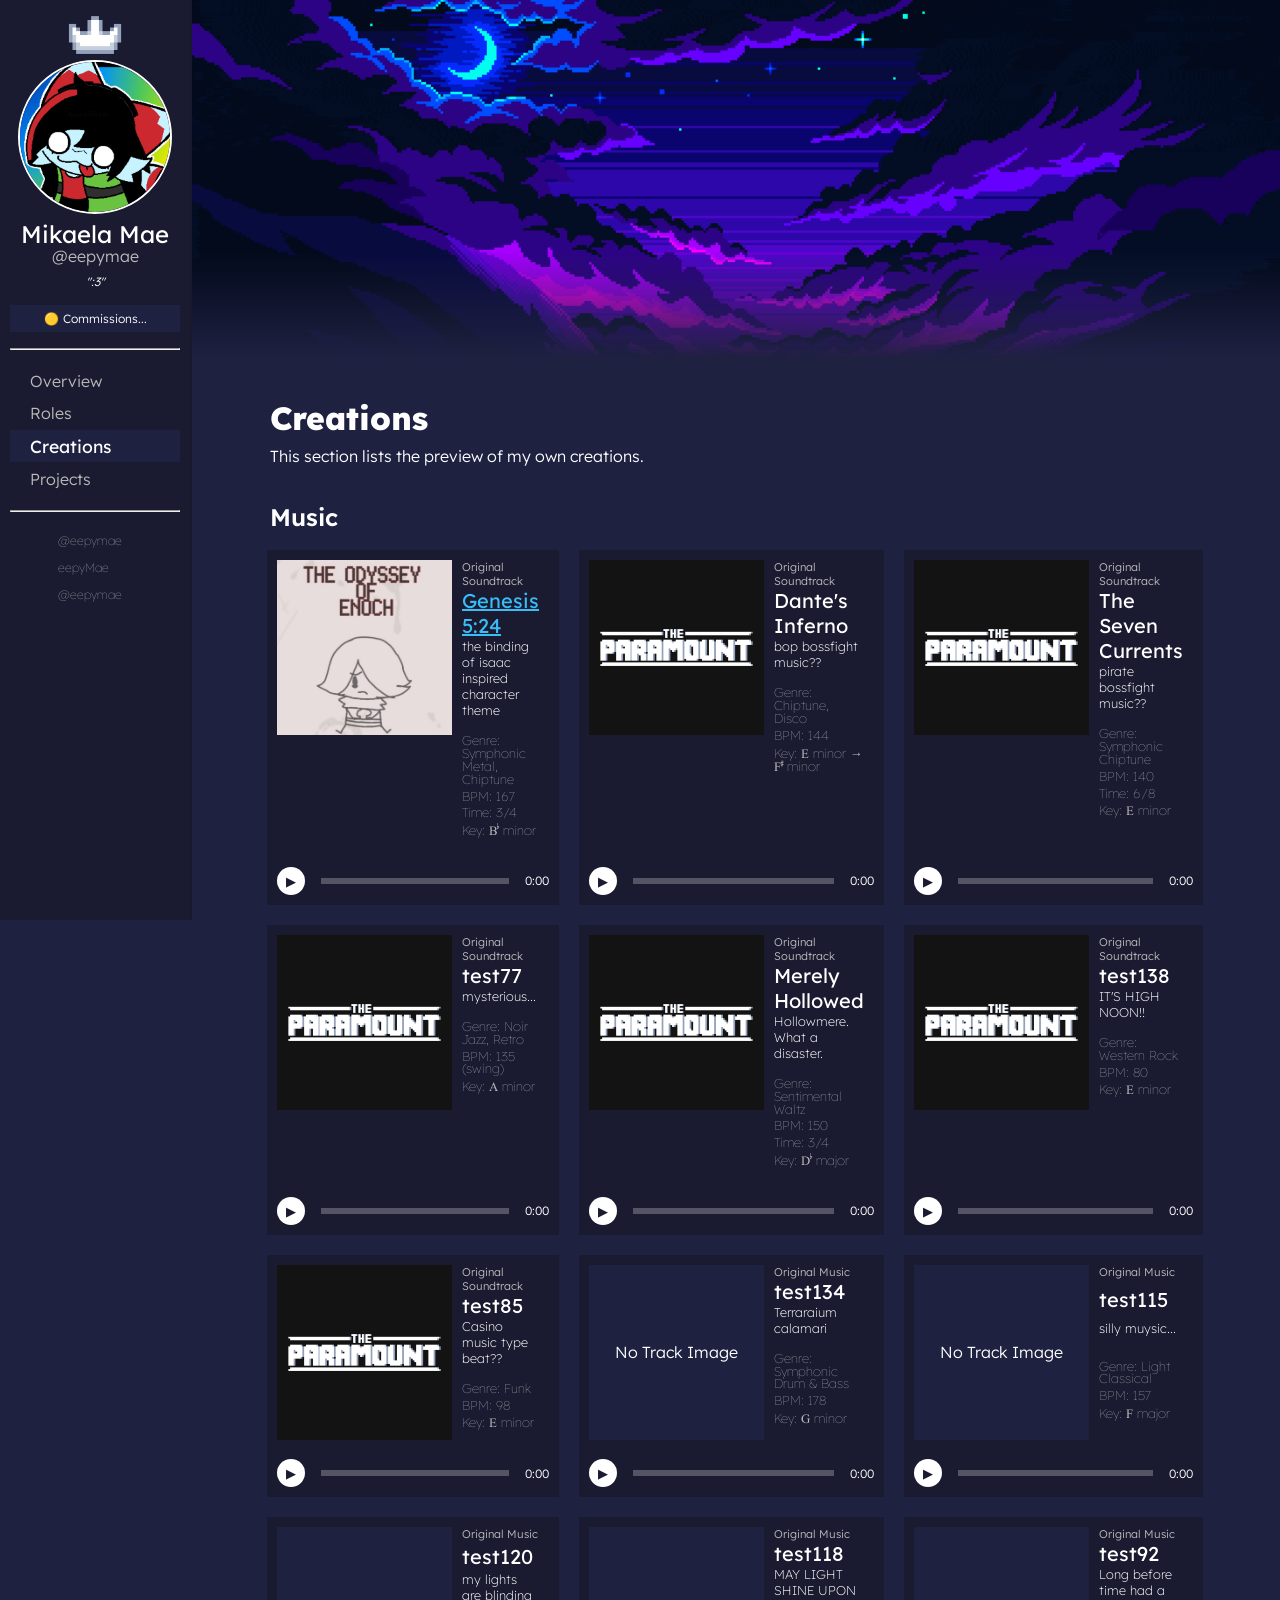
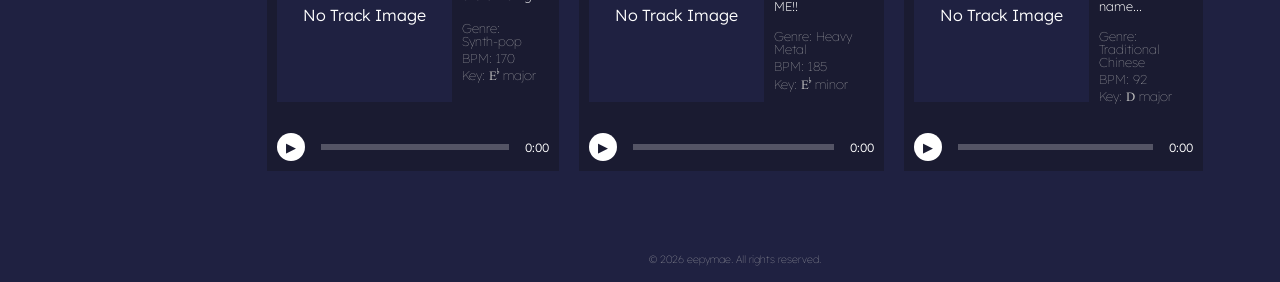
==== creations.html @ fb1cae12 "Complete portfolio" ====
<!DOCTYPE html>

<html lang="en">
  <head>
    <meta charset="UTF-8"/>
    <meta name="viewport" content="width=device-width, initial-scale=1.0"/>
    <title>eepymae - Creations</title>
    <link rel="stylesheet" href="styles.css">
    <link href="https://fonts.googleapis.com/css2?display=swap&family=Lexend:ital,wght@0,200;0,300;0,400;0,700;0,900;1,200;1,300;1,400;1,700;1,900" rel="stylesheet" type="text/css">
    <script src="scripts/profile.js" defer></script>
    <script src="scripts/mini-player.js" defer></script>
  </head>

  <body>
    <div class="wrapper">
      <div id="sidebar">
        <span class="center">
          <img id="crown" src="assets/img/crown.png">
          <img id="profile" src="assets/img/profile.png">
          <h2 id="name">Mikaela Mae</h2>
          <p id="username">@eepymae</p>
          <p id="quote">"hmm..."</p>
          <p id="status" class="limited">Commissions...</p>
          <hr>
        </span>
        
        <ul id="sidebar-list">
          <li class="menu-button">
            <a href="index.html">Overview</a>
          </li>
          <li class="menu-button">
            <a href="roles.html">Roles</a>
          </li>
          <li class="menu-button active">
            <a href="creations.html">Creations</a>
          </li>
          <li class="menu-button">
            <a href="projects.html">Projects</a>
          </li>
        </ul>
        <hr>

        <ul id="sidebar-list">
          <li class="social-link">
            <a class="icon youtube" target="_blank" href="https://www.youtube.com/@eepymae">@eepymae</a>
          </li>
          <li class="social-link">
            <a class="icon roblox" target="_blank" href="https://www.roblox.com/users/810070741/profile">eepyMae</a>
          </li>
          <li class="social-link">
            <a class="icon discord" target="_blank" href="https://discord.com/users/1240004432423550997">@eepymae</a>
          </li>
        </ul>
      </div>

      <div id="main">
        <div>
          <img id="banner" src="assets/img/banner.gif">
        </div>

        <div id="content">
          <h1>Creations</h1>
          <p>This section lists the preview of my own creations.</p>
          <br>

          <h2>Music</h2>
          <div class="creations-grid">
            <article class="creations-item">
              <div class="creations-top">
                <div class="creations-thumb">
                  <img src="assets/img/enoch.jpg">
                </div>
                
                <div class="creations-body">
                  <div class="creations-meta">
                    <span class="creations-tag">Original Soundtrack</span>
                  </div>
                  
                  <h2 class="creations-title"><a href="https://www.youtube.com/watch?v=dTzXZ-hkMxw" target="_blank">Genesis 5:24</a></h2>
                  <p class="creations-desc">the binding of isaac inspired character theme</p>
                  <div class="creations-info">
                    <p>Genre: Symphonic Metal, Chiptune</p>
                    <p>BPM: 167</p>
                    <p>Time: 3/4</p>
                    <p>Key: <span class="key-signature">Bb</span> minor</p>
                  </div>
                </div>
              </div>
              
              <div class="mini-player" data-src="assets/audio/enoch lms_5.mp3">
                <button type="button" class="play-button">▶</button>
                <div class="progress-track">
                  <div class="progress-fill"></div>
                </div>
                <span class="time-display">0:00</span>
              </div>
            </article>

            <article class="creations-item">
              <div class="creations-top">
                <div class="creations-thumb">
                  <img src="assets/img/the-paramount-trackart.png">
                </div>
                
                <div class="creations-body">
                  <div class="creations-meta">
                    <span class="creations-tag">Original Soundtrack</span>
                  </div>

                  <h2 class="creations-title">Dante's Inferno</h2>
                  <p class="creations-desc">bop bossfight music??</p>
                  <div class="creations-info">
                    <p>Genre: Chiptune, Disco</p>
                    <p>BPM: 144</p>
                    <p>Key: <span class="key-signature">E</span> minor &rarr; <span class="key-signature">F#</span> minor</p>
                  </div>
                </div>
              </div>

              <div class="mini-player" data-src="assets/audio/dantes-inferno.mp3">
                <button type="button" class="play-button">▶</button>
                <div class="progress-track">
                  <div class="progress-fill"></div>
                </div>
                <span class="time-display">0:00</span>
              </div>
            </article>

            <article class="creations-item">
              <div class="creations-top">
                <div class="creations-thumb">
                  <img src="assets/img/the-paramount-trackart.png">
                </div>
                
                <div class="creations-body">
                  <div class="creations-meta">
                    <span class="creations-tag">Original Soundtrack</span>
                  </div>

                  <h2 class="creations-title">The Seven Currents</h2>
                  <p class="creations-desc">pirate bossfight music??</p>
                  <div class="creations-info">
                    <p>Genre: Symphonic Chiptune</p>
                    <p>BPM: 140</p>
                    <p>Time: 6/8</p>
                    <p>Key: <span class="key-signature">E</span> minor</p>
                  </div>
                </div>
              </div>

              <div class="mini-player" data-src="assets/audio/the-seven-currents.mp3">
                <button type="button" class="play-button">▶</button>
                <div class="progress-track">
                  <div class="progress-fill"></div>
                </div>
                <span class="time-display">0:00</span>
              </div>
            </article>

            <article class="creations-item">
              <div class="creations-top">
                <div class="creations-thumb">
                  <img src="assets/img/the-paramount-trackart.png">
                </div>
                
                <div class="creations-body">
                  <div class="creations-meta">
                    <span class="creations-tag">Original Soundtrack</span>
                  </div>

                  <h2 class="creations-title">test77</h2>
                  <p class="creations-desc">mysterious...</p>
                  <div class="creations-info">
                    <p>Genre: Noir Jazz, Retro</p>
                    <p>BPM: 135 (swing)</p>
                    <p>Key: <span class="key-signature">A</span> minor</p>
                  </div>
                </div>
              </div>

              <div class="mini-player" data-src="assets/audio/test77.mp3">
                <button type="button" class="play-button">▶</button>
                <div class="progress-track">
                  <div class="progress-fill"></div>
                </div>
                <span class="time-display">0:00</span>
              </div>
            </article>

            <article class="creations-item">
              <div class="creations-top">
                <div class="creations-thumb">
                  <img src="assets/img/the-paramount-trackart.png">
                </div>
                
                <div class="creations-body">
                  <div class="creations-meta">
                    <span class="creations-tag">Original Soundtrack</span>
                  </div>

                  <h2 class="creations-title">Merely Hollowed</h2>
                  <p class="creations-desc">Hollowmere. What a disaster.</p>
                  <div class="creations-info">
                    <p>Genre: Sentimental Waltz</p>
                    <p>BPM: 150</p>
                    <p>Time: 3/4</p>
                    <p>Key: <span class="key-signature">Db</span> major</p>
                  </div>
                </div>
              </div>

              <div class="mini-player" data-src="assets/audio/test122.mp3">
                <button type="button" class="play-button">▶</button>
                <div class="progress-track">
                  <div class="progress-fill"></div>
                </div>
                <span class="time-display">0:00</span>
              </div>
            </article>

            <article class="creations-item">
              <div class="creations-top">
                <div class="creations-thumb">
                  <img src="assets/img/the-paramount-trackart.png">
                </div>
                
                <div class="creations-body">
                  <div class="creations-meta">
                    <span class="creations-tag">Original Soundtrack</span>
                  </div>

                  <h2 class="creations-title">test138</h2>
                  <p class="creations-desc">IT'S HIGH NOON!!</p>
                  <div class="creations-info">
                    <p>Genre: Western Rock</p>
                    <p>BPM: 80</p>
                    <p>Key: <span class="key-signature">E</span> minor</p>
                  </div>
                </div>
              </div>

              <div class="mini-player" data-src="assets/audio/test138.wav">
                <button type="button" class="play-button">▶</button>
                <div class="progress-track">
                  <div class="progress-fill"></div>
                </div>
                <span class="time-display">0:00</span>
              </div>
            </article>

            <article class="creations-item">
              <div class="creations-top">
                <div class="creations-thumb">
                  <img src="assets/img/the-paramount-trackart.png">
                </div>
                
                <div class="creations-body">
                  <div class="creations-meta">
                    <span class="creations-tag">Original Soundtrack</span>
                  </div>

                  <h2 class="creations-title">test85</h2>
                  <p class="creations-desc">Casino music type beat??</p>
                  <div class="creations-info">
                    <p>Genre: Funk</p>
                    <p>BPM: 98</p>
                    <p>Key: <span class="key-signature">E</span> minor</p>
                  </div>
                </div>
              </div>

              <div class="mini-player" data-src="assets/audio/test85.mp3">
                <button type="button" class="play-button">▶</button>
                <div class="progress-track">
                  <div class="progress-fill"></div>
                </div>
                <span class="time-display">0:00</span>
              </div>
            </article>

            <article class="creations-item">
              <div class="creations-top">
                <div class="creations-thumb">
                  <div class="creations-noimg">No Track Image</div>
                </div>
                
                <div class="creations-body">
                  <div class="creations-meta">
                    <span class="creations-tag">Original Music</span>
                  </div>

                  <h2 class="creations-title">test134</h2>
                  <p class="creations-desc">Terraraium calamari</p>
                  <div class="creations-info">
                    <p>Genre: Symphonic Drum & Bass</p>
                    <p>BPM: 178</p>
                    <p>Key: <span class="key-signature">G</span> minor</p>
                  </div>
                </div>
              </div>

              <div class="mini-player" data-src="assets/audio/test134.wav">
                <button type="button" class="play-button">▶</button>
                <div class="progress-track">
                  <div class="progress-fill"></div>
                </div>
                <span class="time-display">0:00</span>
              </div>
            </article>

            <article class="creations-item">
              <div class="creations-top">
                <div class="creations-thumb">
                  <div class="creations-noimg">No Track Image</div>
                </div>
                
                <div class="creations-body">
                  <div class="creations-meta">
                    <span class="creations-tag">Original Music</span>
                  </div>

                  <h2 class="creations-title">test115</h2>
                  <p class="creations-desc">silly muysic...</p>
                  <div class="creations-info">
                    <p>Genre: Light Classical</p>
                    <p>BPM: 157</p>
                    <p>Key: <span class="key-signature">F</span> major</p>
                  </div>
                </div>
              </div>

              <div class="mini-player" data-src="assets/audio/test115.mp3">
                <button type="button" class="play-button">▶</button>
                <div class="progress-track">
                  <div class="progress-fill"></div>
                </div>
                <span class="time-display">0:00</span>
              </div>
            </article>

            <article class="creations-item">
              <div class="creations-top">
                <div class="creations-thumb">
                  <div class="creations-noimg">No Track Image</div>
                </div>
                
                <div class="creations-body">
                  <div class="creations-meta">
                    <span class="creations-tag">Original Music</span>
                  </div>

                  <h2 class="creations-title">test120</h2>
                  <p class="creations-desc">my lights are blinding</p>
                  <div class="creations-info">
                    <p>Genre: Synth-pop</p>
                    <p>BPM: 170</p>
                    <p>Key: <span class="key-signature">Eb</span> major</p>
                  </div>
                </div>
              </div>

              <div class="mini-player" data-src="assets/audio/test120.mp3">
                <button type="button" class="play-button">▶</button>
                <div class="progress-track">
                  <div class="progress-fill"></div>
                </div>
                <span class="time-display">0:00</span>
              </div>
            </article>

            <article class="creations-item">
              <div class="creations-top">
                <div class="creations-thumb">
                  <div class="creations-noimg">No Track Image</div>
                </div>
                
                <div class="creations-body">
                  <div class="creations-meta">
                    <span class="creations-tag">Original Music</span>
                  </div>

                  <h2 class="creations-title">test118</h2>
                  <p class="creations-desc">MAY LIGHT SHINE UPON ME!!</p>
                  <div class="creations-info">
                    <p>Genre: Heavy Metal</p>
                    <p>BPM: 185</p>
                    <p>Key: <span class="key-signature">Eb</span> minor</p>
                  </div>
                </div>
              </div>

              <div class="mini-player" data-src="assets/audio/test118 eb minor.mp3">
                <button type="button" class="play-button">▶</button>
                <div class="progress-track">
                  <div class="progress-fill"></div>
                </div>
                <span class="time-display">0:00</span>
              </div>
            </article>

            <article class="creations-item">
              <div class="creations-top">
                <div class="creations-thumb">
                  <div class="creations-noimg">No Track Image</div>
                </div>
                
                <div class="creations-body">
                  <div class="creations-meta">
                    <span class="creations-tag">Original Music</span>
                  </div>

                  <h2 class="creations-title">test92</h2>
                  <p class="creations-desc">Long before time had a name...</p>
                  <div class="creations-info">
                    <p>Genre: Traditional Chinese</p>
                    <p>BPM: 92</p>
                    <p>Key: <span class="key-signature">D</span> major</p>
                  </div>
                </div>
              </div>

              <div class="mini-player" data-src="assets/audio/test92.mp3">
                <button type="button" class="play-button">▶</button>
                <div class="progress-track">
                  <div class="progress-fill"></div>
                </div>
                <span class="time-display">0:00</span>
              </div>
            </article>
          </div>
        </div>

        <footer>
          <p>&copy; 2026 eepymae. All rights reserved.</p>
        </footer>
      </div>
    </div>
  </body>
</html>
---- styles.css ----
* {
    margin: 0;
    padding: 0;
}

@keyframes modal {
  from { transform: scale(98%); opacity: 0; }
  to { transform: scale(100%); opacity: 1; }
}

@keyframes shake {
  0%   { transform: translate(0, 0) rotate(0deg);}
  25%  { transform: translate(1px, 1px) rotate(-1deg); }
  50%  { transform: translate(0, 0) rotate(0deg);}
  75%  { transform: translate(-1px, 1px) rotate(1deg); }
  100% { transform: translate(0, 0) rotate(0deg);}
}

@font-face {
    font-family: "Campania";
    src: url("assets/fonts/campania.OTF") format("opentype");
    font-weight: normal;
    font-style: normal;
    font-display: swap;
}

:root{
    --sidebar-color: #1a1b31;
    --sidebar-button-active: #1f2141;
    --body-background-color: #1f2141;
    --body-background-subcolor: #1a1b31;
    --text-color: white;
    --subtext-color: #bbbbbb;
    --progress-background-color: rgba(255, 255, 255, 0.25);
    --progress-fill-color: #38bdf8;
}

#sidebar {
    z-index: 1;
    float: left;
    position: fixed;
    top: 0;
    left: 0;
    height: 100%;
    background-color: var(--sidebar-color);
    width: 170px;
    padding: 10px;
    border-right: 2px solid rgba(0, 0, 0, 8%)
}

#main {
    margin-left: 190px;
}

#content {
    padding: 40px 80px;   
}

#banner {
    height: clamp(250px, 28vw, 430px);
    width: 100%;
    object-position: center 10%;
    object-fit: cover;
    display: block;
    -webkit-mask-image: linear-gradient(to bottom, black 70%, transparent 100%);
    mask-image: linear-gradient(to bottom, black 70%, transparent 100%);
}

#crown {
    display: block;
    margin: auto;
    width: 60px;
    height: 50px;
    object-fit: cover;
}

#profile {
    display: block;
    margin: auto auto 8px;
    width: 150px;
    height: 150px;
    object-fit: cover;
    border: 2px solid white;
    border-radius: 100%;
}

.wrapper {
    width: 100%;
}

.center {
    text-align: center !important;
}

.menu-button {
    padding: 5px 20px;
    margin-bottom: 2px;
    color: var(--subtext-color);
    transition: transform 100ms ease-out, color 100ms ease-out;
}
.menu-button:hover:not(.active) {
    color: white;
    transform: translateX(2px);
}
.menu-button.active {
    font-size: 1.1rem;
    font-weight: 400;
    background-color: var(--sidebar-button-active);
    color: white;
}

.social-link {
    padding: 2px 20px;
    color: var(--subtext-color);
    font-size: 0.75rem;
    font-weight: 100;
    transition: transform 100ms ease-out, color 100ms ease-out;
}
.social-link:hover {
    color: white;
    transform: translateX(2px);
}

.icon {
    display: inline-flex;
    align-items: center;
    gap: 8px;
}
.youtube::before {
    content: "";
    display: inline-block;
    width: 20px;
    height: 20px;
    background-size: contain;
    background-repeat: no-repeat;
    background-position: center;
    background-image: url("https://thumb.wikimedia.org/wikipedia/commons/thumb/0/09/YouTube_full-color_icon_%282017%29.svg/960px-YouTube_full-color_icon_%282017%29.svg.png?utm_source=commons.wikimedia.org&utm_campaign=index&utm_content=thumbnail&_=20240107144800");
}
.roblox::before {
    content: "";
    display: inline-block;
    width: 20px;
    height: 20px;
    background-size: contain;
    background-repeat: no-repeat;
    background-position: center;
    background-image: url("https://thumb.wikimedia.org/wikipedia/commons/thumb/6/6c/Roblox_Logo.svg/960px-Roblox_Logo.svg.png?utm_source=commons.wikimedia.org&utm_campaign=index&utm_content=thumbnail&_=20220929193725");
}
.discord::before{
    content: "";
    display: inline-block;
    width: 20px;
    height: 20px;
    background-size: contain;
    background-repeat: no-repeat;
    background-position: center;
    background-image: url("https://www.svgrepo.com/show/353655/discord-icon.svg");
}

.overview-grid {
    display: grid;
    grid-template-columns: repeat(3, 1fr);
    gap: 20px;
    margin-bottom: 1rem;
    padding: 20px 80px;
}

.overview-item {
    text-align: center;
    padding: 2rem;
    background-color: var(--body-background-subcolor);
}
.overview-item img {
    height: 150px;
    object-fit: contain;
    margin-bottom: 1rem;
}
.overview-item h2 {
    line-height: 1.5rem;
    margin-bottom: 0.5rem;
}
.overview-item p {
    font-size: 0.8rem;
    color: var(--subtext-color);
}

.card-grid {
    display: grid;
    grid-template-columns: repeat(6, 1fr);
    gap: 20px;
    margin-bottom: 1rem;
    padding: 20px 80px;
}

.card-item {   
    display: flex;
    flex-direction: column;
    cursor: pointer;
    text-align: center;
    background-color: var(--body-background-subcolor);
    transition: transform 100ms ease-out;
}

.card-item:hover {
    transform: translateY(-4px);
}

.card-content {
    padding: 0 1rem 1rem 1rem;
    display: flex;
    flex-direction: column;
    flex-grow: 1;
    justify-content: space-between;
}

.card-content h3 {
    font-weight: 400;
    font-size: 1.1rem;
    line-height: 1.25rem;
    margin-bottom: 2px;
}

.card-experience {
    font-size: 0.9rem;
    font-weight: 300;
    color: var(--subtext-color);
    margin-bottom: 2px;
}

.card-status {
    font-size: 0.75rem;
    font-weight: 100;
    margin-bottom: 3rem;
}

.card-content p:not(.card-experience):not(.card-click-text) {
    font-size: 0.9rem;
    margin-top: auto;
    margin-bottom: 3rem;
}

.card-click-text {
    font-size: 0.65rem;
    font-weight: 100;
    color: var(--subtext-color);
    text-align: right;
    margin-top: auto;
    margin-bottom: 0;
}

.card-accent {
    aspect-ratio: 16 / 9;
    box-shadow: inset 0 -6px 8px rgba(0, 0, 0, 50%);
    margin-bottom: 12px;
}

#modal-overlay {
    display: none;
    position: fixed;
    inset: 0;
    width: 100%;
    height: 100%;
    z-index: 1;
    background-color: rgba(0, 0, 0, 30%);
    backdrop-filter: blur(2px);
    justify-content: center;
    align-items: center;
}

#modal-overlay.active {
    display: flex;
}

#modal-content {
    position: relative;
    overflow-y: auto;
    max-height: 85vh;
    max-width: 1000px;
    width: 100%;
    background-color: var(--body-background-color);
    box-shadow: 6px 6px 10px rgba(0, 0, 0, 30%);
    animation: modal 0.1s ease-out;
}

.modal-header {
    position: sticky;
    z-index: 1;
    top: 0;
    background-color: var(--body-background-subcolor);
    box-shadow: 0 5px 5px rgba(0, 0, 0, 50%);
    padding-block: 0.5rem;
}

.modal-title {
    text-align: center;
    margin-bottom: 0;
}

.modal-close {
    position: absolute;
    top: 0;
    right: 1rem;
    color: var(--subtext-color);
    background: none;
    border: none;
    font-size: 2.75rem;
    cursor: pointer;
    margin-bottom: 0;
}
.modal-close:hover {
    color: var(--text-color);
}

.modal-banner {
    max-height: 240px;
    width: 100%;
    object-position: center;
    object-fit: cover;
    display: block;
    -webkit-mask-image: linear-gradient(to bottom, black 70%, transparent 100%);
    mask-image: linear-gradient(to bottom, black 70%, transparent 100%);
}

.modal-body {
    padding: 2rem 4rem;
}
.modal-body ul {
    list-style: disc;
    font-size: 0.85rem;
}
.modal-body ul li {
    margin-bottom: 6px;
}

.modal-icons {
    display: grid;
    grid-template-columns: repeat(7, 1fr);
    padding-top: 10px;
    padding-inline: 40px;
}

.modal-icons-item {
    text-align: center;
    width: 80px;
    margin-inline: auto;
}
.modal-icons-item img, .modal-icons-item svg {
    width: 60px;
    height: 60px;
    display: block;
    object-fit: contain;
    margin-inline: auto;
    margin-bottom: 0.5rem;
}
.modal-icons-item h3 {
    line-height: 0.8rem;
    font-size: 0.8rem;
    font-weight: 400;
    margin-bottom: 6px;
}
.modal-icons-item p {
    color: var(--subtext-color);
    font-size: 0.7rem;
    line-height: 0.7rem;
}

.genre-grid {
    display: grid;
    grid-template-columns: repeat(3, 1fr);
    place-content: center;
    gap: 20px;
    padding: 10px 40px;
}

.genre-item {
    background-color: var(--sidebar-color);
    padding: 10px;
}
.genre-item p {
    text-align: center;
    font-weight: 400;
    margin-bottom: 10px;
}
.genre-item ul {
    font-size: 0.8rem;
}
.genre-item li {
    margin-bottom: 2px !important;
}

.modal-columns {
    display: grid;
    grid-template-columns: repeat(2, 1fr);
    gap: 20px;
    margin-bottom: 1rem;
    padding: 20px 80px;
}

.modal-columns-item {
    background-color: var(--body-background-subcolor);
    padding: 0.5rem 1rem 2rem;
}
.modal-columns-item h3 {
    font-weight: 400;
    text-align: center;
}
.modal-columns-item ul {
    list-style: disc;
    font-size: 0.85rem;
    color: var(--subtext-color);
}
.modal-columns-item ul li {
    margin-bottom: 6px;
}

.creations-grid {
    display: grid;
    grid-template-columns: repeat(3, 1fr);
    place-content: center;
    gap: 20px;
    padding-block: 10px;
}

.creations-item {
    display: flex;
    flex-direction: column;
    flex-grow: 1;
    justify-content: space-between;
    gap: 10px;
    background-color: var(--body-background-subcolor);
    padding: 10px;
}

.creations-top {
    display: flex;
    align-items: stretch;
}

.creations-meta {
    display: flex;
    gap: 1rem;
}
.creations-tag {
    color: var(--subtext-color);
    font-size: 0.7rem;
}

.creations-thumb {
    overflow: hidden;
    height: 175px;
    aspect-ratio: 1;
}
.creations-thumb img, .creations-noimg {
    display: block;
    height: 100%;
    object-fit: cover;
    background-color: var(--body-background-color);
    text-align: center;
    place-content: center;
}

.creations-body {
    display: flex;
    flex: 1;
    min-width: 0;
    flex-direction: column;
    justify-content: space-between;
    text-align: left;
    padding-inline: 10px;
}

.creations-title {
    font-size: 1.25rem;
    font-weight: 400;
    margin-bottom: 0;
}
.creations-title a {
    color: var(--progress-fill-color);
    text-decoration: underline;
}

.creations-desc {
    font-weight: 200;
    font-size: 0.8rem;
    margin-bottom: 1rem;
}

.creations-info {
    font-size: 0.8rem;
    margin-bottom: 1rem;
}
.creations-info p {
    line-height: 0.8rem;
    font-weight: 100;
    color: var(--subtext-color);
    margin-bottom: 4px;
}
.creations-info p .key-signature {
    color: var(--subtext-color);
}

.key-signature {
    font-family: "Campania", "Lexend";
}

.mini-player {
  display: flex;
  align-items: center;
  gap: 1rem;
}

.play-button {
  width: 28px;
  height: 28px;
  border-radius: 100%;
  border: none;
  background: white;
  color: var(--body-background-subcolor);
  font-size: 0.8rem;
  cursor: pointer;
  flex-shrink: 0;
  margin-bottom: 0;
}

.progress-track {
    flex: 1;
    height: 6px;
    background: var(--progress-background-color);
    overflow: hidden;
    cursor: pointer;
}

.progress-fill {
    width: 0%;
    height: 100%;
    background: var(--progress-fill-color);
    transition: width 100ms;
}

.time-display {
    font-size: 0.75rem;
    font-variant-numeric: tabular-nums;
    flex-shrink: 0;
}

.projects-grid {
    display: grid;
    grid-template-columns: repeat(2, 1fr);
    place-content: center;
    gap: 20px;
    padding-block: 10px;
}

.project-card {
    display: flex;
    flex-direction: column;
    background-color: var(--body-background-subcolor);
    margin-bottom: 0;
}

.project-banner {
    display: block;
    aspect-ratio: 16 / 9;
    width: 100%;
    object-position: center;
    object-fit: cover;
    box-shadow: inset 0 -6px 8px rgba(0, 0, 0, 50%);
}

.project-content {
    display: flex;
    flex-direction: column;
    flex-grow: 1;
    justify-content: space-between;
    padding: 1.5rem;
}

.project-meta {
    display: flex;
    gap: 1rem;
    margin-bottom: 1rem;
}
.project-tag {
    color: var(--subtext-color);
    font-size: 0.7rem;
}

.project-title {
    font-size: 3rem;
    font-weight: 600;
    margin-bottom: 4px;
}

.project-desc {
    font-size: 0.9rem;
    margin-bottom: 2rem;
}

.project-info {
    font-size: 0.8rem;
    line-height: 0.8rem;
    font-weight: 100;
    color: var(--subtext-color);
    margin-bottom: 4px;
}

.project-game-engine {
    display: flex;
    align-items: center;
    gap: 8px;
    margin-top: 2rem;
}
.project-game-engine img {
    height: 30px;
}
.project-game-engine p {
    font-size: 0.8rem;
    margin-bottom: 0;
}
.project-link {
    text-decoration: underline;
    color: var(--progress-fill-color);
}

body {
    margin: 0;
    background-color: var(--body-background-color);
    text-align: justify;
}

footer {
    margin-top: 2rem;
    text-align: center;
}
footer p {
    font-size: 0.65rem;
    font-weight: 100;
    color: var(--subtext-color);
}

html, body, div, span, h1, h2, h3, h4, h5, h6, p, pre, button {
    font-family: "Lexend", Arial, Helvetica, sans-serif;
    font-weight: 300;
    color: var(--text-color)
}

h1 {
    font-size: 2rem;
    font-weight: 800;
    text-wrap: initial;
    margin-bottom: 0.5rem;
}

h2 {
    font-size: 1.5rem;
    font-weight: 600;
    text-wrap: initial;
    margin-bottom: 0.5rem;
}

h3 {
    font-size: 1.25rem;
    font-weight: 600;
    text-wrap: initial;
    margin-bottom: 0.5rem;
}

h4, h5, h6, p, pre, button {
    text-wrap: initial;
    margin-bottom: 1rem;
}

ul {
    list-style: none;
    margin: 0;
    padding: 0 1.5rem;
}
ul p {
    font-size: 0.85rem;
    margin-bottom: 2px;
}

#sidebar-list {
    margin: 1rem 0;
    padding: 0;
}

a {
    text-decoration: none;
    color: inherit;
    display: block;
}

#name {
    font-weight: 400;
    line-height: 1.5rem;
    color: white;
    margin-bottom: 0;
}

#username {
    color: var(--subtext-color);
    margin-bottom: 0.5rem;
}

#quote {
    font-style: italic;
    font-size: 0.75rem;
    color: white;
    animation: shake 0.5s infinite ease-out;
}

#status {
    font-size: 0.75rem;
    background-color: var(--sidebar-button-active);
    padding: 6px;
}
.open::before {
    content: "\1F7E2";
    margin-right: 4px;
}
.limited::before {
    content: "\1F7E1";
    margin-right: 4px;
}
.closed::before {
    content: "\1F534";
    margin-right: 4px;
}
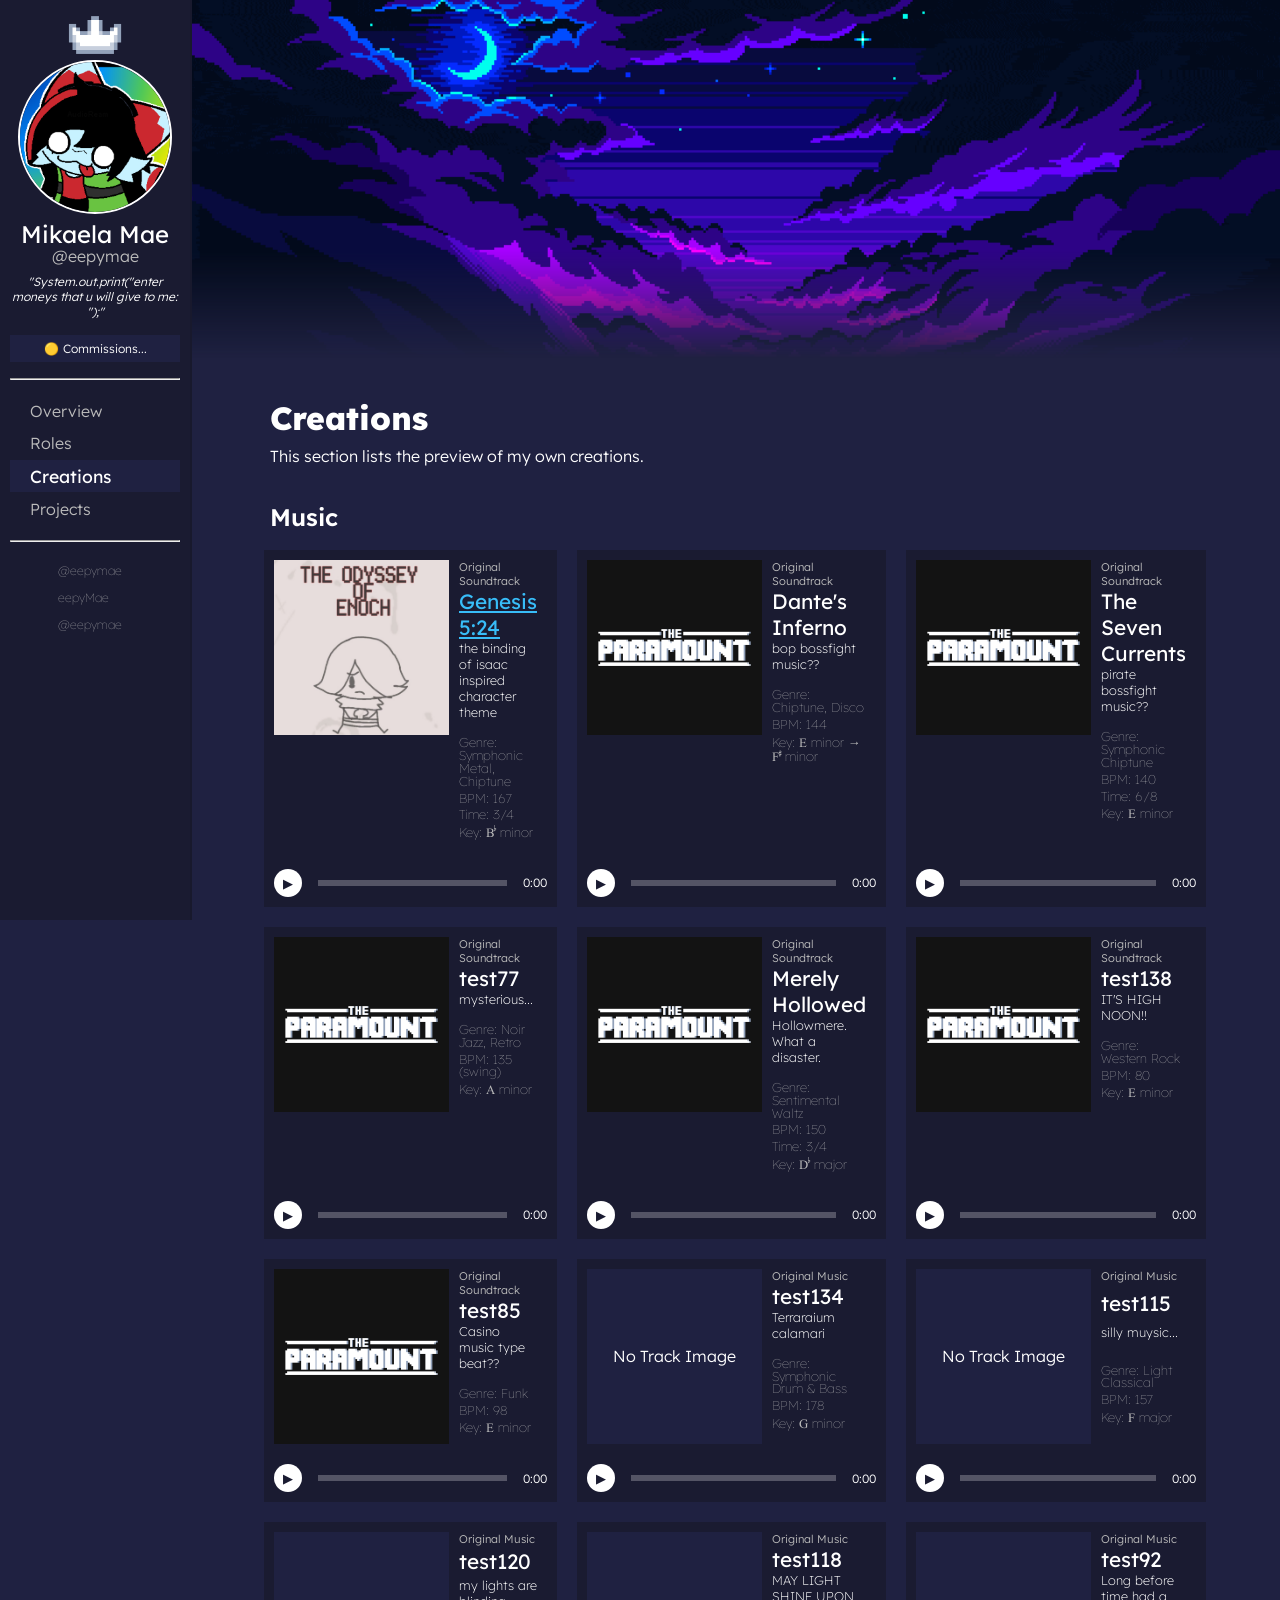
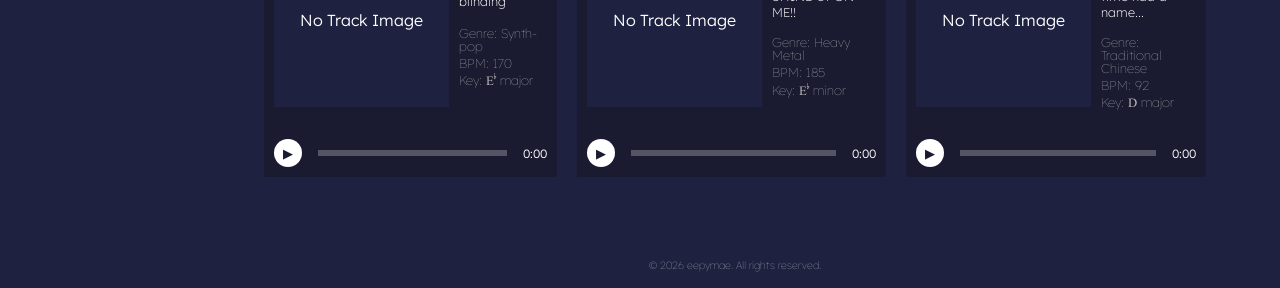
==== commit 22f785c4: "Embed update" ====
--- a/creations.html
+++ b/creations.html
@@ -2,9 +2,10 @@
 
 <html lang="en">
   <head>
+    <title>eepymae - Projects</title>
     <meta charset="UTF-8"/>
     <meta name="viewport" content="width=device-width, initial-scale=1.0"/>
-    <title>eepymae - Creations</title>
+    
     <link rel="stylesheet" href="styles.css">
     <link href="https://fonts.googleapis.com/css2?display=swap&family=Lexend:ital,wght@0,200;0,300;0,400;0,700;0,900;1,200;1,300;1,400;1,700;1,900" rel="stylesheet" type="text/css">
     <script src="scripts/profile.js" defer></script>
--- a/styles.css
+++ b/styles.css
@@ -470,7 +470,7 @@
 }
 
 .creations-title {
-    font-size: 1.25rem;
+    font-size: 1.3rem;
     font-weight: 400;
     margin-bottom: 0;
 }
@@ -543,11 +543,12 @@
     flex-shrink: 0;
 }
 
+
 .projects-grid {
     display: grid;
     grid-template-columns: repeat(2, 1fr);
     place-content: center;
-    gap: 20px;
+    gap: 40px;
     padding-block: 10px;
 }
 
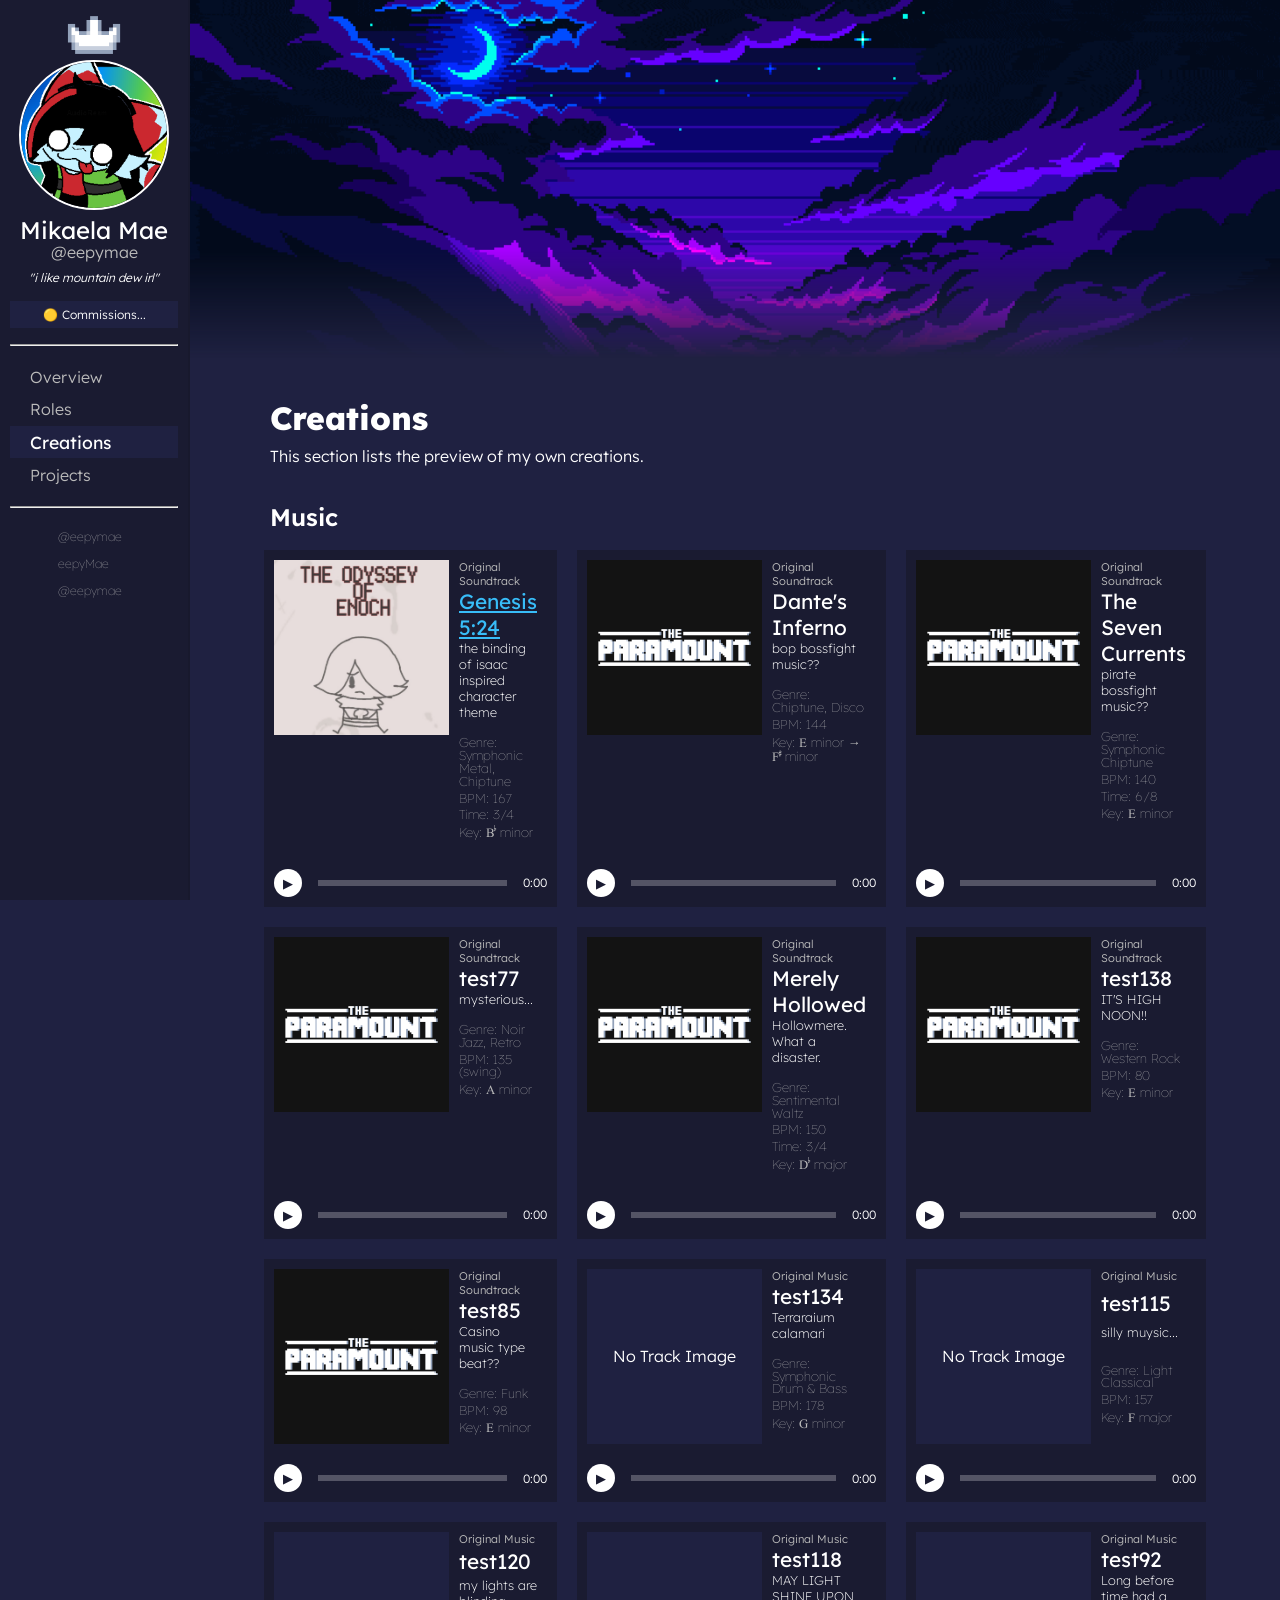
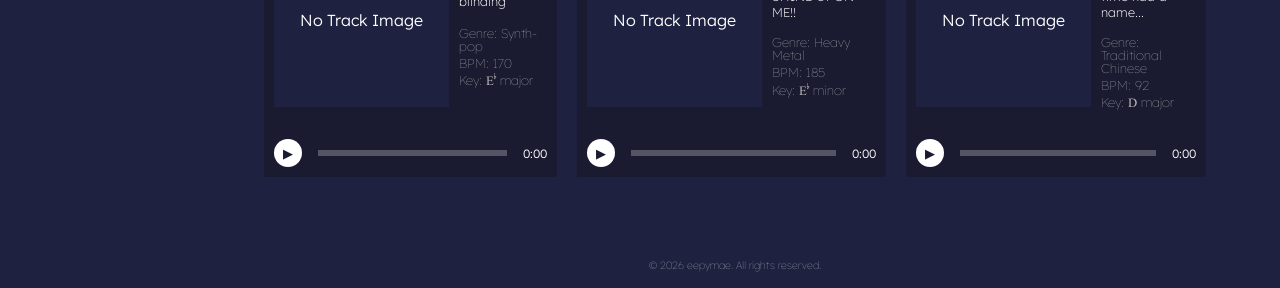
==== commit 59e01df8: "@media support" ====
--- a/creations.html
+++ b/creations.html
@@ -2,10 +2,11 @@
 
 <html lang="en">
   <head>
-    <title>eepymae - Projects</title>
+    <title>Creations - eepymae</title>
     <meta charset="UTF-8"/>
     <meta name="viewport" content="width=device-width, initial-scale=1.0"/>
     
+    <link rel="icon" type="image/png" sizes="32x32" href="assets/img/crown.png"/>
     <link rel="stylesheet" href="styles.css">
     <link href="https://fonts.googleapis.com/css2?display=swap&family=Lexend:ital,wght@0,200;0,300;0,400;0,700;0,900;1,200;1,300;1,400;1,700;1,900" rel="stylesheet" type="text/css">
     <script src="scripts/profile.js" defer></script>
--- a/styles.css
+++ b/styles.css
@@ -1,4 +1,5 @@
-* {
+*, *::before, *::after {
+    box-sizing: border-box;
     margin: 0;
     padding: 0;
 }
@@ -43,7 +44,7 @@
     left: 0;
     height: 100%;
     background-color: var(--sidebar-color);
-    width: 170px;
+    width: 190px;
     padding: 10px;
     border-right: 2px solid rgba(0, 0, 0, 8%)
 }
@@ -172,6 +173,7 @@
 }
 .overview-item img {
     height: 150px;
+    max-width: 100%;
     object-fit: contain;
     margin-bottom: 1rem;
 }
@@ -623,7 +625,14 @@
     color: var(--progress-fill-color);
 }
 
+html {
+    overflow-x: hidden;
+    max-width: 100%;
+}
+
 body {
+    overflow-x: hidden;
+    max-width: 100%;
     margin: 0;
     background-color: var(--body-background-color);
     text-align: justify;
@@ -727,4 +736,80 @@
 .closed::before {
     content: "\1F534";
     margin-right: 4px;
+}
+
+@media (max-width: 768px) {
+    #sidebar {
+        position: static;
+        float: none;
+        width: 100%;
+        height: auto;
+        border-right: none;
+        border-bottom: 2px solid rgba(0, 0, 0, 15%);
+        padding: 1rem;
+    }
+
+    #profile {
+        width: 150px;
+        height: 150px;
+    }
+
+    #sidebar-list {
+        display: flex;
+        flex-wrap: wrap;
+        justify-content: center;
+        gap: 0.25rem 0.5rem;
+        margin: 0.75rem 0;
+    }
+
+    .menu-button, .social-link {
+        padding: 0.35rem 0.75rem;
+    }
+
+    #main {
+        margin-left: 0;
+        width: 100%;
+    }
+
+    #banner {
+        height: clamp(160px, 38vw, 240px);
+    }
+
+    #content {
+        padding: 1.25rem 1rem;
+    }
+
+    .overview-grid {
+        grid-template-columns: 1fr;
+        gap: 1rem;
+        padding: 1rem 0;
+    }
+
+    .overview-item {
+        padding: 1.25rem 1rem;
+    }
+
+    .overview-item img {
+        height: 110px;
+    }
+
+    .card-grid, .creations-grid, .projects-grid, .genre-grid, .modal-columns {
+        grid-template-columns: 1fr;
+        gap: 1rem;
+        padding-inline: 0;
+    }
+
+    .modal-body {
+        padding: 1.25rem 1rem;
+    }
+
+    .modal-icons {
+        grid-template-columns: repeat(3, 1fr);
+        gap: 0.75rem;
+        padding-inline: 0;
+    }
+
+    .project-title {
+        font-size: 2rem;
+    }
 }
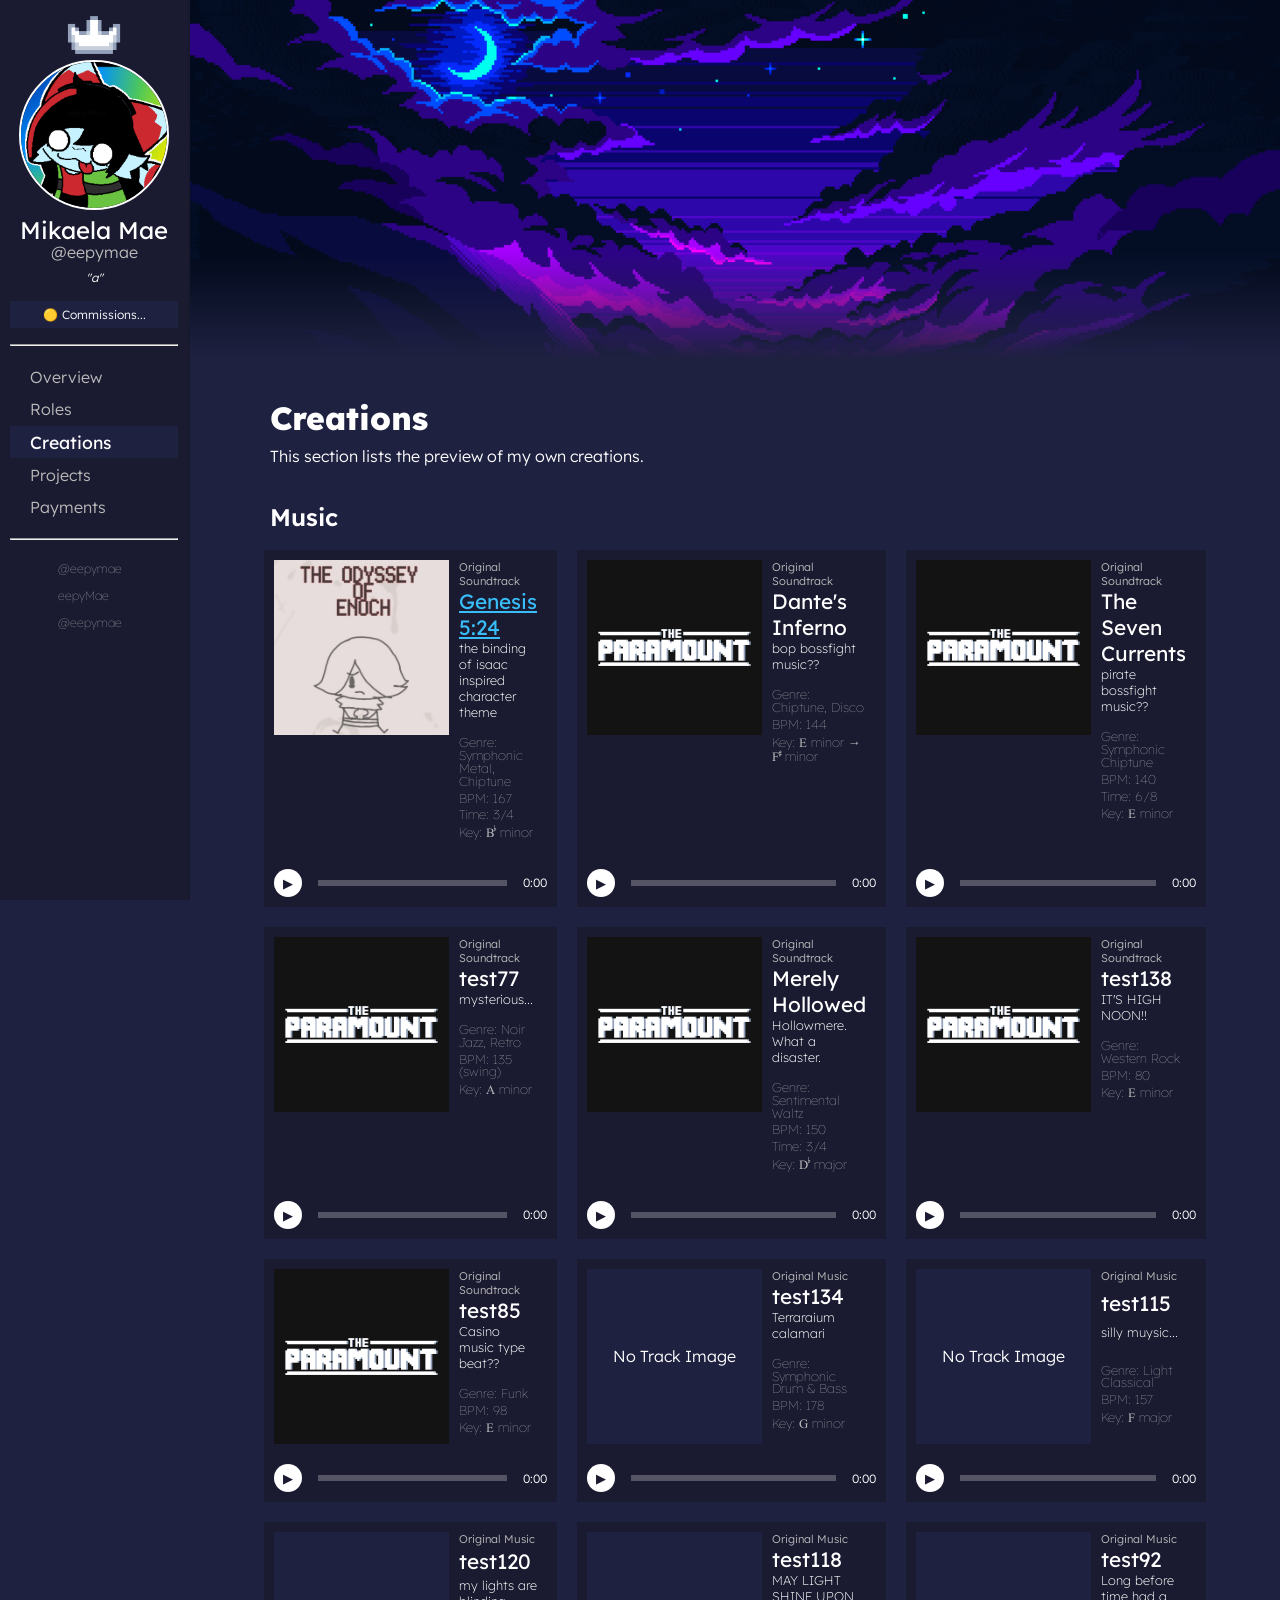
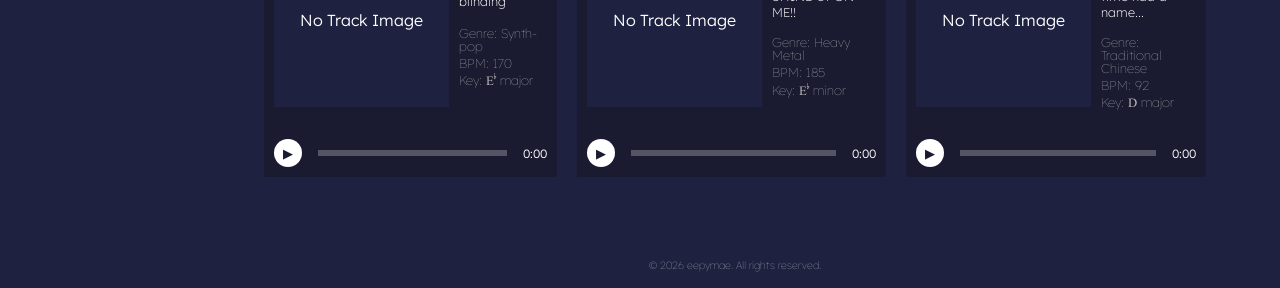
==== commit 8f9acf3f: "Added Payments Section" ====
--- a/creations.html
+++ b/creations.html
@@ -39,6 +39,9 @@
           <li class="menu-button">
             <a href="projects.html">Projects</a>
           </li>
+          <li class="menu-button">
+            <a href="payments.html">Payments</a>
+          </li>
         </ul>
         <hr>
 
--- a/styles.css
+++ b/styles.css
@@ -625,6 +625,72 @@
     color: var(--progress-fill-color);
 }
 
+
+.payment-icons {
+    display: grid;
+    grid-template-columns: repeat(12, 1fr);
+    padding-top: 10px;
+    padding-inline: 40px;
+}
+
+.payment-icons-item {
+    text-align: center;
+    width: 80px;
+    margin-inline: auto;
+}
+.payment-icons-item img, .payment-icons-item svg {
+    width: 80px;
+    height: 80px;
+    display: block;
+    object-fit: contain;
+    margin-inline: auto;
+    margin-bottom: 0.5rem;
+}
+.payment-icons-item h3 {
+    font-size: 0.9rem;
+    font-weight: 400;
+    margin-bottom: 4px;
+}
+.payment-icons-item p {
+    color: var(--subtext-color);
+    font-size: 0.8rem;
+    line-height: 0.8rem;
+}
+
+.pricing-grid {
+    display: grid;
+    grid-template-columns: repeat(2, 1fr);
+    place-content: center;
+    gap: 20px;
+    padding: 10px 40px;
+}
+
+.pricing-item {
+    background-color: var(--sidebar-color);
+    padding: 10px;
+}
+.pricing-header h3 {
+    font-weight: 400;
+    text-align: center;
+    margin-bottom: 0;
+}
+.pricing-rate {
+    color: var(--subtext-color);
+    text-align: center;
+    font-size: 0.8rem;
+}
+.pricing-rate span {
+    font-size: 1.25rem;
+    font-weight: 700;
+    color: var(--progress-fill-color);
+}
+
+.pricing-list {
+    list-style: disc;
+    margin-bottom: 10px;
+}
+
+
 html {
     overflow-x: hidden;
     max-width: 100%;
